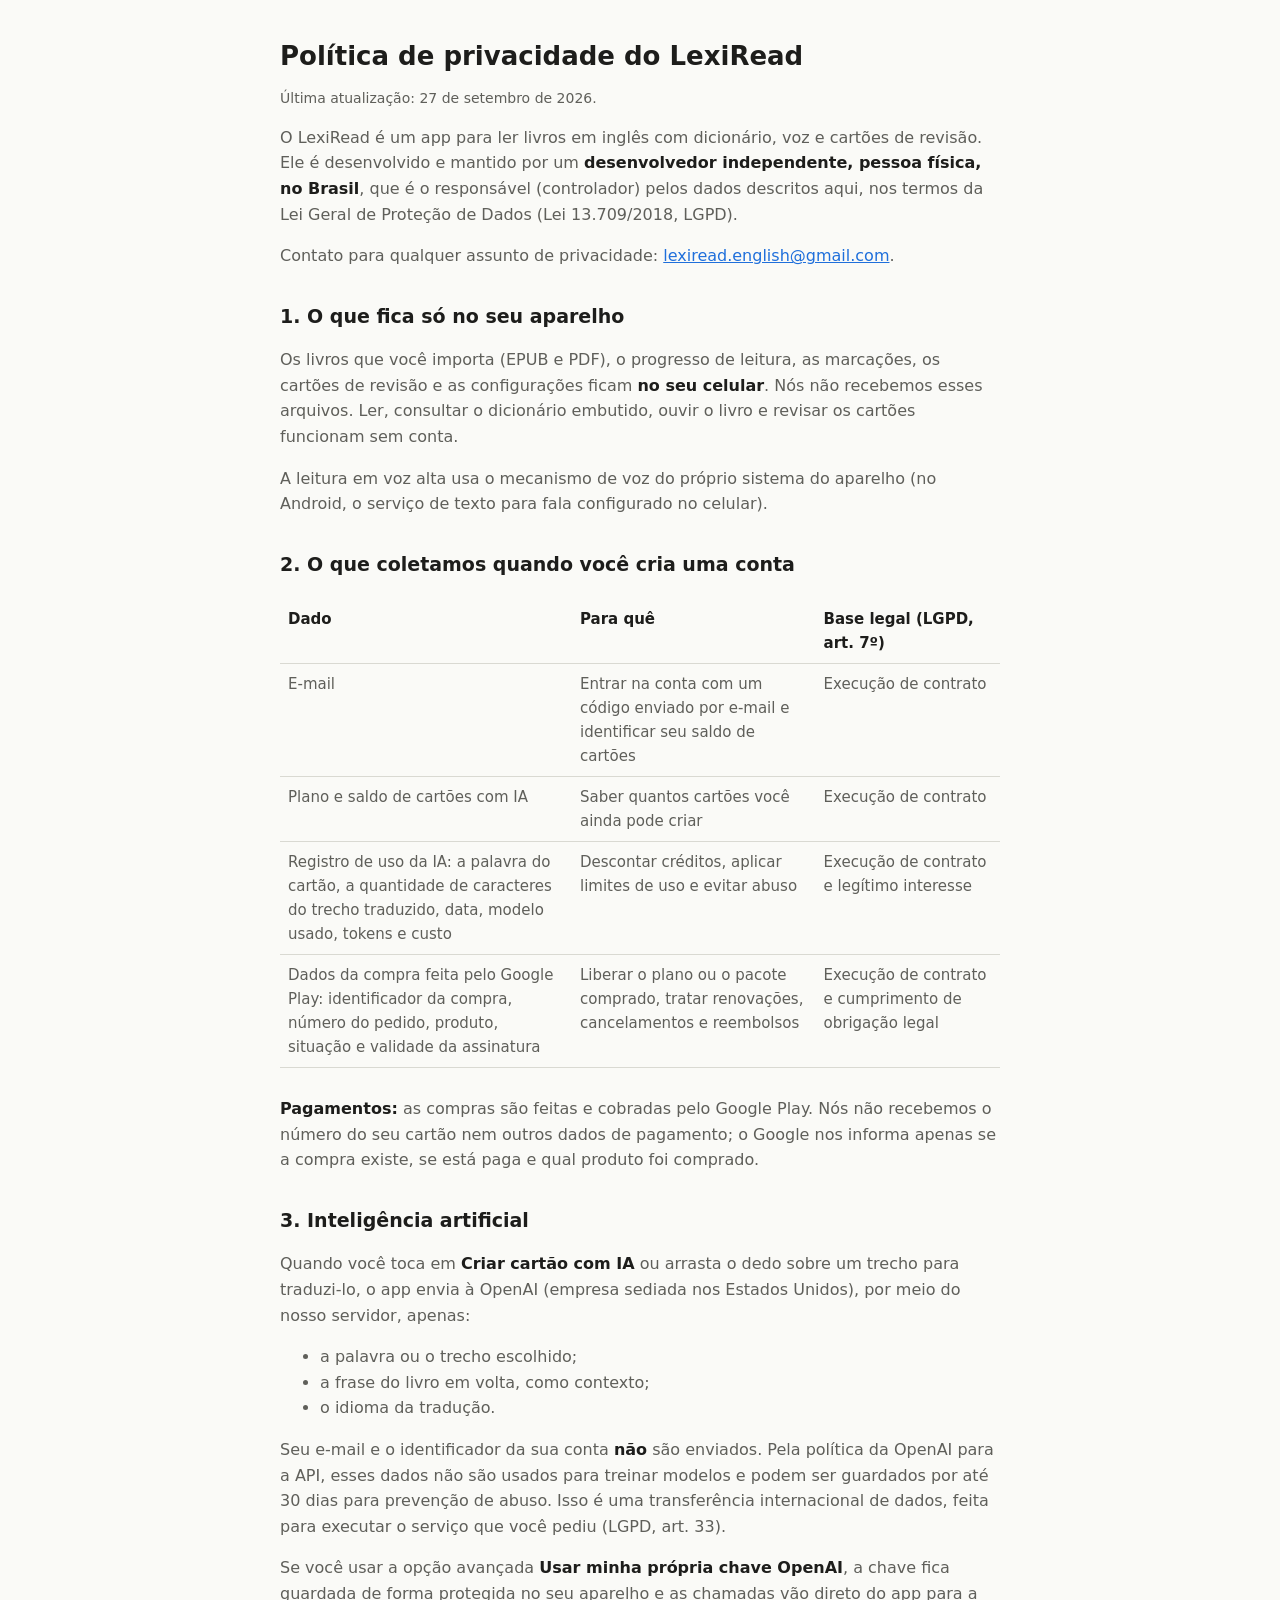
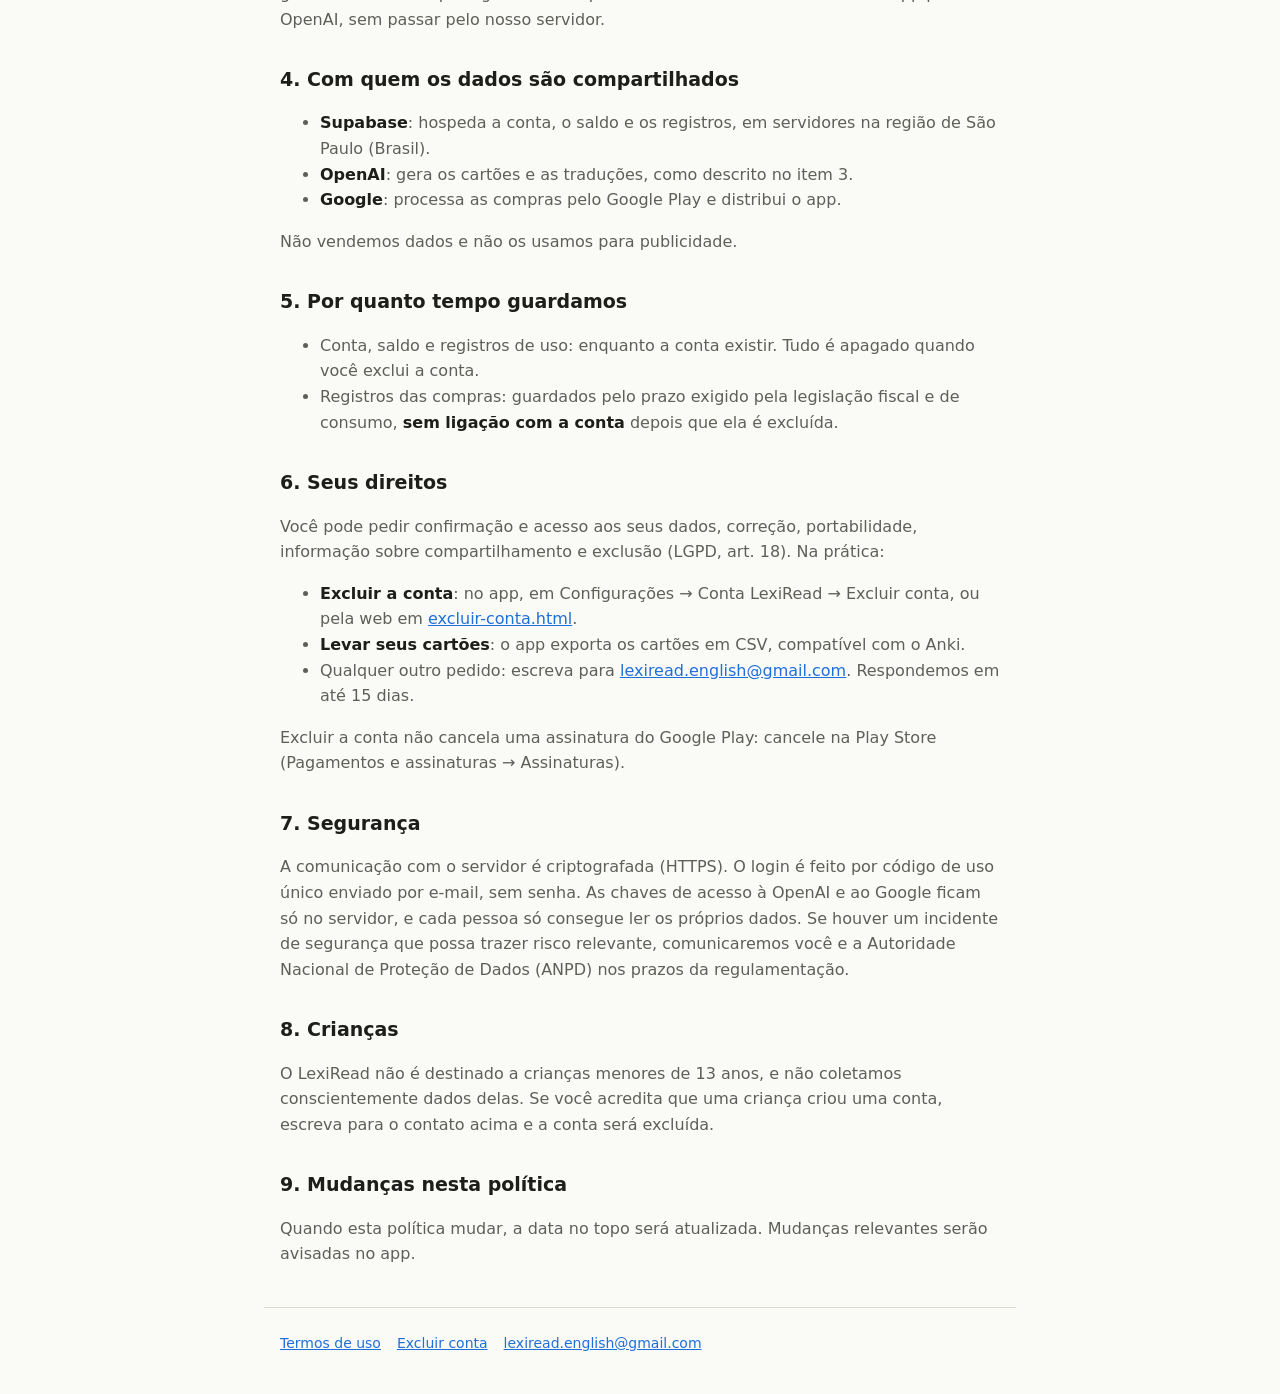
==== privacidade.html @ a94fe3c6 "Update pages" ====
<!doctype html>
<html lang="pt-BR">
<head>
<meta charset="utf-8">
<meta name="viewport" content="width=device-width, initial-scale=1">
<title>Política de privacidade — LexiRead</title>
<link rel="stylesheet" href="estilo.css">
</head>
<body>
<main>
  <h1>Política de privacidade do LexiRead</h1>
  <p class="updated">Última atualização: 27 de setembro de 2026.</p>

  <p>O LexiRead é um app para ler livros em inglês com dicionário, voz e cartões de revisão. Ele é desenvolvido e mantido por um <b>desenvolvedor independente, pessoa física, no Brasil</b>, que é o responsável (controlador) pelos dados descritos aqui, nos termos da Lei Geral de Proteção de Dados (Lei 13.709/2018, LGPD).</p>
  <p>Contato para qualquer assunto de privacidade: <a href="mailto:lexiread.english@gmail.com">lexiread.english@gmail.com</a>.</p>

  <h2>1. O que fica só no seu aparelho</h2>
  <p>Os livros que você importa (EPUB e PDF), o progresso de leitura, as marcações, os cartões de revisão e as configurações ficam <b>no seu celular</b>. Nós não recebemos esses arquivos. Ler, consultar o dicionário embutido, ouvir o livro e revisar os cartões funcionam sem conta.</p>
  <p>A leitura em voz alta usa o mecanismo de voz do próprio sistema do aparelho (no Android, o serviço de texto para fala configurado no celular).</p>

  <h2>2. O que coletamos quando você cria uma conta</h2>
  <div class="table">
  <table>
    <tr><th>Dado</th><th>Para quê</th><th>Base legal (LGPD, art. 7º)</th></tr>
    <tr><td>E-mail</td><td>Entrar na conta com um código enviado por e-mail e identificar seu saldo de cartões</td><td>Execução de contrato</td></tr>
    <tr><td>Plano e saldo de cartões com IA</td><td>Saber quantos cartões você ainda pode criar</td><td>Execução de contrato</td></tr>
    <tr><td>Registro de uso da IA: a palavra do cartão, a quantidade de caracteres do trecho traduzido, data, modelo usado, tokens e custo</td><td>Descontar créditos, aplicar limites de uso e evitar abuso</td><td>Execução de contrato e legítimo interesse</td></tr>
    <tr><td>Dados da compra feita pelo Google Play: identificador da compra, número do pedido, produto, situação e validade da assinatura</td><td>Liberar o plano ou o pacote comprado, tratar renovações, cancelamentos e reembolsos</td><td>Execução de contrato e cumprimento de obrigação legal</td></tr>
  </table>
  </div>
  <p><b>Pagamentos:</b> as compras são feitas e cobradas pelo Google Play. Nós não recebemos o número do seu cartão nem outros dados de pagamento; o Google nos informa apenas se a compra existe, se está paga e qual produto foi comprado.</p>

  <h2>3. Inteligência artificial</h2>
  <p>Quando você toca em <b>Criar cartão com IA</b> ou arrasta o dedo sobre um trecho para traduzi-lo, o app envia à OpenAI (empresa sediada nos Estados Unidos), por meio do nosso servidor, apenas:</p>
  <ul>
    <li>a palavra ou o trecho escolhido;</li>
    <li>a frase do livro em volta, como contexto;</li>
    <li>o idioma da tradução.</li>
  </ul>
  <p>Seu e-mail e o identificador da sua conta <b>não</b> são enviados. Pela política da OpenAI para a API, esses dados não são usados para treinar modelos e podem ser guardados por até 30 dias para prevenção de abuso. Isso é uma transferência internacional de dados, feita para executar o serviço que você pediu (LGPD, art. 33).</p>
  <p>Se você usar a opção avançada <b>Usar minha própria chave OpenAI</b>, a chave fica guardada de forma protegida no seu aparelho e as chamadas vão direto do app para a OpenAI, sem passar pelo nosso servidor.</p>

  <h2>4. Com quem os dados são compartilhados</h2>
  <ul>
    <li><b>Supabase</b>: hospeda a conta, o saldo e os registros, em servidores na região de São Paulo (Brasil).</li>
    <li><b>OpenAI</b>: gera os cartões e as traduções, como descrito no item 3.</li>
    <li><b>Google</b>: processa as compras pelo Google Play e distribui o app.</li>
  </ul>
  <p>Não vendemos dados e não os usamos para publicidade.</p>

  <h2>5. Por quanto tempo guardamos</h2>
  <ul>
    <li>Conta, saldo e registros de uso: enquanto a conta existir. Tudo é apagado quando você exclui a conta.</li>
    <li>Registros das compras: guardados pelo prazo exigido pela legislação fiscal e de consumo, <b>sem ligação com a conta</b> depois que ela é excluída.</li>
  </ul>

  <h2>6. Seus direitos</h2>
  <p>Você pode pedir confirmação e acesso aos seus dados, correção, portabilidade, informação sobre compartilhamento e exclusão (LGPD, art. 18). Na prática:</p>
  <ul>
    <li><b>Excluir a conta</b>: no app, em Configurações → Conta LexiRead → Excluir conta, ou pela web em <a href="excluir-conta.html">excluir-conta.html</a>.</li>
    <li><b>Levar seus cartões</b>: o app exporta os cartões em CSV, compatível com o Anki.</li>
    <li>Qualquer outro pedido: escreva para <a href="mailto:lexiread.english@gmail.com">lexiread.english@gmail.com</a>. Respondemos em até 15 dias.</li>
  </ul>
  <p>Excluir a conta não cancela uma assinatura do Google Play: cancele na Play Store (Pagamentos e assinaturas → Assinaturas).</p>

  <h2>7. Segurança</h2>
  <p>A comunicação com o servidor é criptografada (HTTPS). O login é feito por código de uso único enviado por e-mail, sem senha. As chaves de acesso à OpenAI e ao Google ficam só no servidor, e cada pessoa só consegue ler os próprios dados. Se houver um incidente de segurança que possa trazer risco relevante, comunicaremos você e a Autoridade Nacional de Proteção de Dados (ANPD) nos prazos da regulamentação.</p>

  <h2>8. Crianças</h2>
  <p>O LexiRead não é destinado a crianças menores de 13 anos, e não coletamos conscientemente dados delas. Se você acredita que uma criança criou uma conta, escreva para o contato acima e a conta será excluída.</p>

  <h2>9. Mudanças nesta política</h2>
  <p>Quando esta política mudar, a data no topo será atualizada. Mudanças relevantes serão avisadas no app.</p>
</main>
<footer><a href="termos.html">Termos de uso</a><a href="excluir-conta.html">Excluir conta</a><a href="mailto:lexiread.english@gmail.com">lexiread.english@gmail.com</a></footer>
</body>
</html>
---- estilo.css ----
:root { --bg:#fafaf7; --fg:#1d1d1b; --muted:#5f5f5a; --line:#d9d9d2; --accent:#b3261e; --link:#1f6fdb; }
@media (prefers-color-scheme: dark) { :root { --bg:#161615; --fg:#ecece6; --muted:#a4a49c; --line:#3a3a36; --accent:#f2b8b5; --link:#8ab4f8; } }
body { margin:0; background:var(--bg); color:var(--fg); font:16px/1.6 system-ui, sans-serif; }
main { max-width:720px; margin:0 auto; padding:40px 16px 24px; }
main.narrow { max-width:440px; }
h1 { font-size:26px; line-height:1.25; margin:0 0 8px; }
h2 { font-size:19px; margin:32px 0 8px; }
p, li { color:var(--muted); }
strong, b { color:var(--fg); }
a { color:var(--link); }
table { width:100%; border-collapse:collapse; margin:12px 0; font-size:15px; }
th, td { text-align:left; vertical-align:top; padding:8px; border-bottom:1px solid var(--line); color:var(--muted); }
th { color:var(--fg); }
.table { overflow-x:auto; }
.updated { font-size:14px; }
footer { max-width:720px; margin:0 auto; padding:24px 16px 40px; border-top:1px solid var(--line); font-size:14px; color:var(--muted); }
footer a { margin-right:16px; }
input, button { width:100%; box-sizing:border-box; font:inherit; padding:12px; border-radius:10px; border:1px solid var(--line); background:transparent; color:var(--fg); margin-top:8px; }
button { background:var(--fg); color:var(--bg); border:0; cursor:pointer; }
button.danger { background:var(--accent); color:#fff; }
button:disabled { opacity:.5; }
.hidden { display:none; }
#msg { margin-top:16px; min-height:1.5em; }
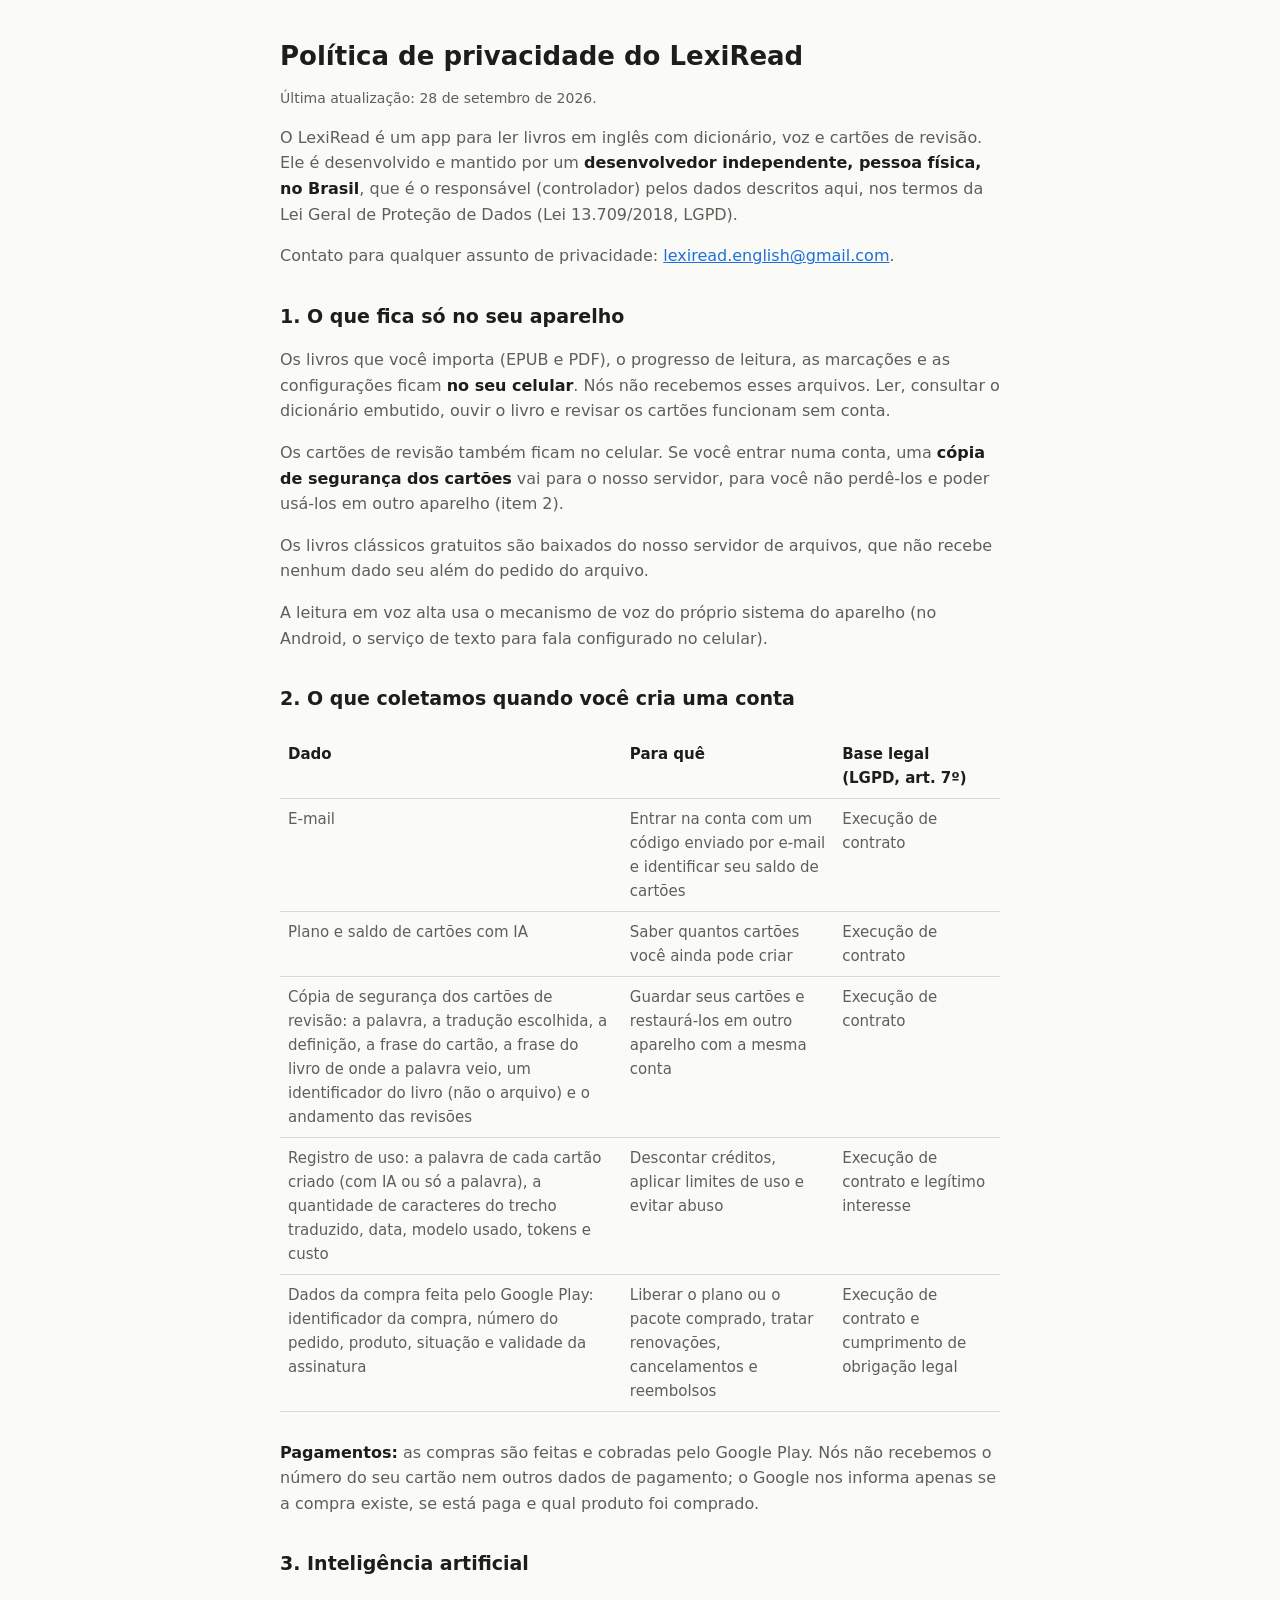
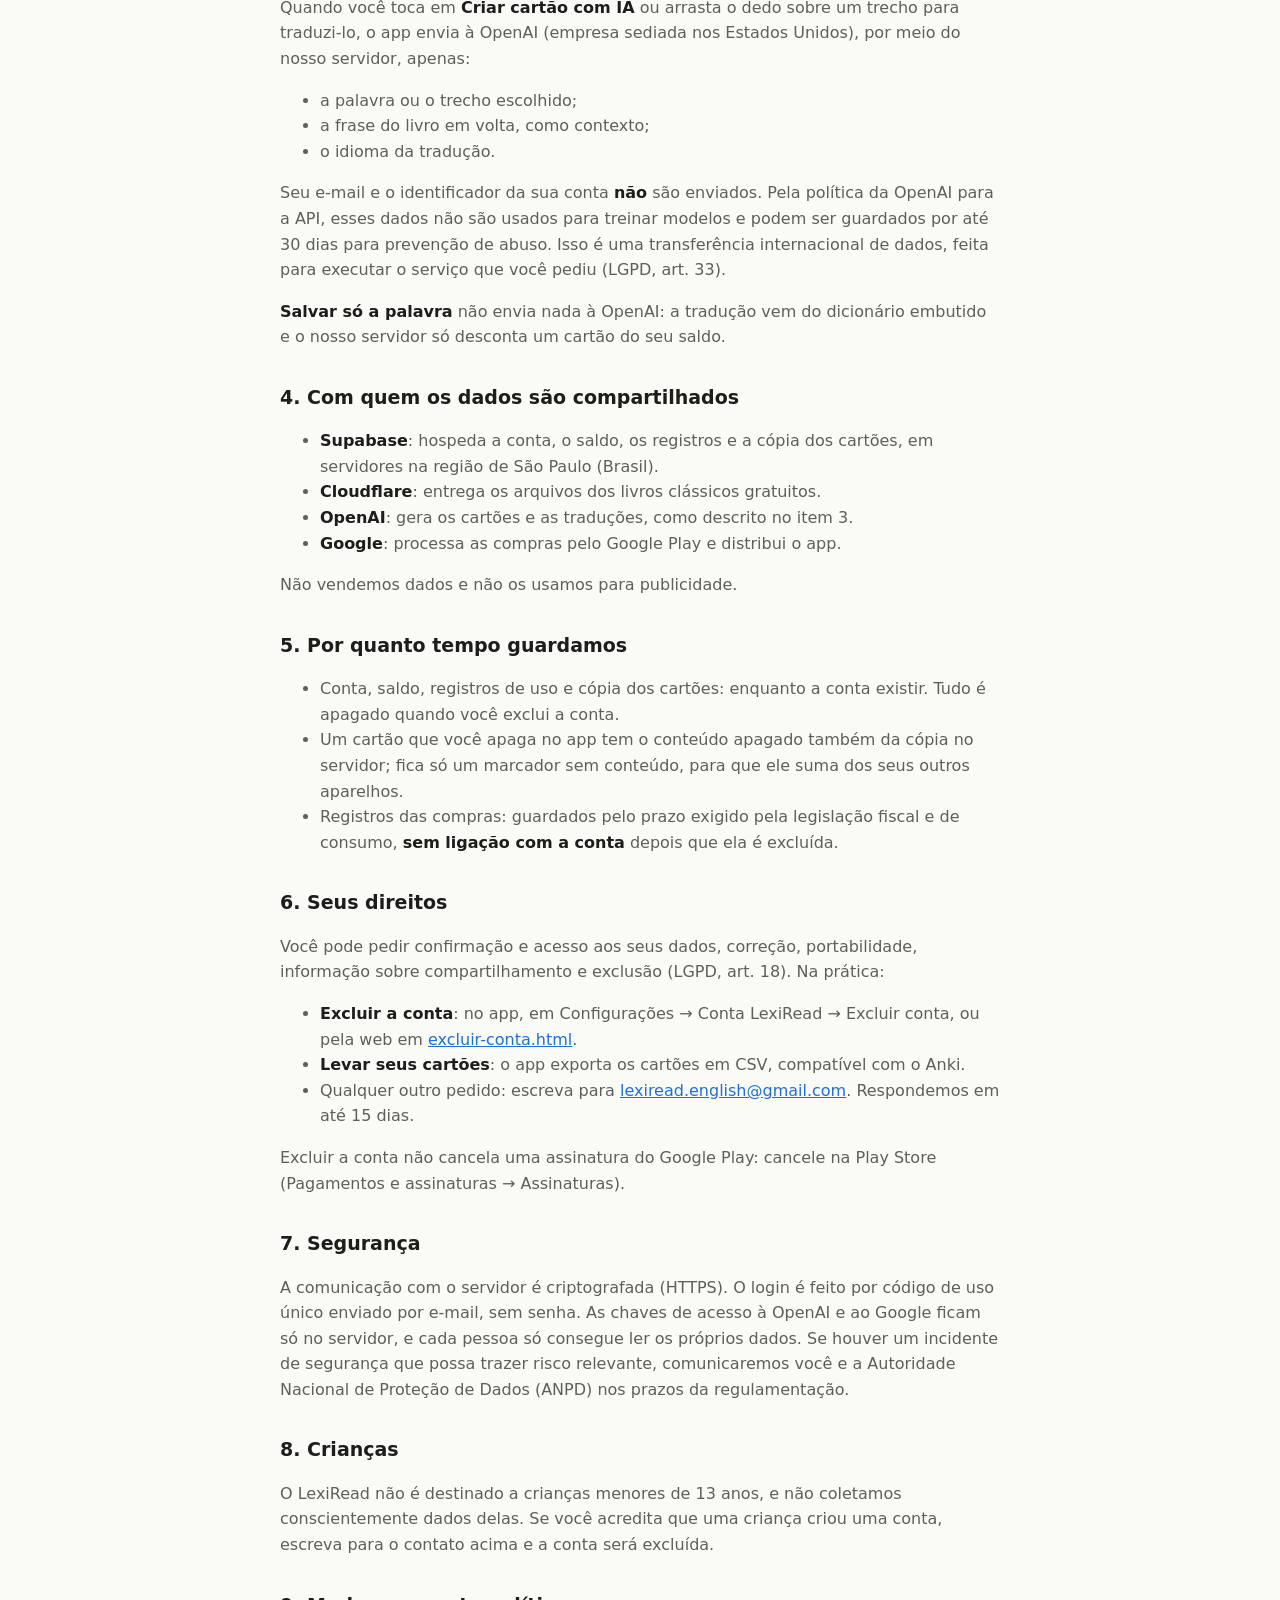
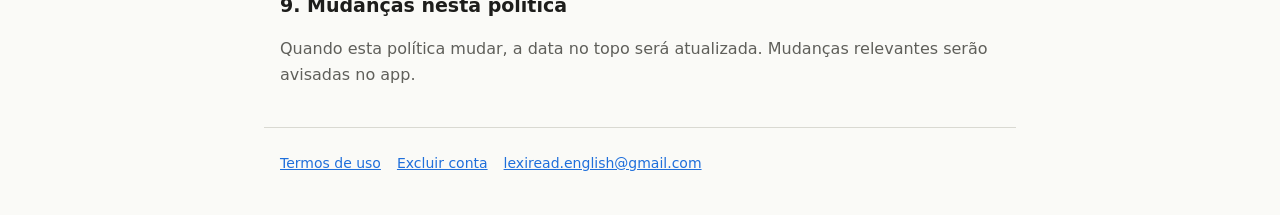
==== commit aedc2e47: "Update pages" ====
--- a/privacidade.html
+++ b/privacidade.html
@@ -9,13 +9,15 @@
 <body>
 <main>
   <h1>Política de privacidade do LexiRead</h1>
-  <p class="updated">Última atualização: 27 de setembro de 2026.</p>
+  <p class="updated">Última atualização: 28 de setembro de 2026.</p>
 
   <p>O LexiRead é um app para ler livros em inglês com dicionário, voz e cartões de revisão. Ele é desenvolvido e mantido por um <b>desenvolvedor independente, pessoa física, no Brasil</b>, que é o responsável (controlador) pelos dados descritos aqui, nos termos da Lei Geral de Proteção de Dados (Lei 13.709/2018, LGPD).</p>
   <p>Contato para qualquer assunto de privacidade: <a href="mailto:lexiread.english@gmail.com">lexiread.english@gmail.com</a>.</p>
 
   <h2>1. O que fica só no seu aparelho</h2>
-  <p>Os livros que você importa (EPUB e PDF), o progresso de leitura, as marcações, os cartões de revisão e as configurações ficam <b>no seu celular</b>. Nós não recebemos esses arquivos. Ler, consultar o dicionário embutido, ouvir o livro e revisar os cartões funcionam sem conta.</p>
+  <p>Os livros que você importa (EPUB e PDF), o progresso de leitura, as marcações e as configurações ficam <b>no seu celular</b>. Nós não recebemos esses arquivos. Ler, consultar o dicionário embutido, ouvir o livro e revisar os cartões funcionam sem conta.</p>
+  <p>Os cartões de revisão também ficam no celular. Se você entrar numa conta, uma <b>cópia de segurança dos cartões</b> vai para o nosso servidor, para você não perdê-los e poder usá-los em outro aparelho (item 2).</p>
+  <p>Os livros clássicos gratuitos são baixados do nosso servidor de arquivos, que não recebe nenhum dado seu além do pedido do arquivo.</p>
   <p>A leitura em voz alta usa o mecanismo de voz do próprio sistema do aparelho (no Android, o serviço de texto para fala configurado no celular).</p>
 
   <h2>2. O que coletamos quando você cria uma conta</h2>
@@ -24,7 +26,8 @@
     <tr><th>Dado</th><th>Para quê</th><th>Base legal (LGPD, art. 7º)</th></tr>
     <tr><td>E-mail</td><td>Entrar na conta com um código enviado por e-mail e identificar seu saldo de cartões</td><td>Execução de contrato</td></tr>
     <tr><td>Plano e saldo de cartões com IA</td><td>Saber quantos cartões você ainda pode criar</td><td>Execução de contrato</td></tr>
-    <tr><td>Registro de uso da IA: a palavra do cartão, a quantidade de caracteres do trecho traduzido, data, modelo usado, tokens e custo</td><td>Descontar créditos, aplicar limites de uso e evitar abuso</td><td>Execução de contrato e legítimo interesse</td></tr>
+    <tr><td>Cópia de segurança dos cartões de revisão: a palavra, a tradução escolhida, a definição, a frase do cartão, a frase do livro de onde a palavra veio, um identificador do livro (não o arquivo) e o andamento das revisões</td><td>Guardar seus cartões e restaurá-los em outro aparelho com a mesma conta</td><td>Execução de contrato</td></tr>
+    <tr><td>Registro de uso: a palavra de cada cartão criado (com IA ou só a palavra), a quantidade de caracteres do trecho traduzido, data, modelo usado, tokens e custo</td><td>Descontar créditos, aplicar limites de uso e evitar abuso</td><td>Execução de contrato e legítimo interesse</td></tr>
     <tr><td>Dados da compra feita pelo Google Play: identificador da compra, número do pedido, produto, situação e validade da assinatura</td><td>Liberar o plano ou o pacote comprado, tratar renovações, cancelamentos e reembolsos</td><td>Execução de contrato e cumprimento de obrigação legal</td></tr>
   </table>
   </div>
@@ -38,11 +41,12 @@
     <li>o idioma da tradução.</li>
   </ul>
   <p>Seu e-mail e o identificador da sua conta <b>não</b> são enviados. Pela política da OpenAI para a API, esses dados não são usados para treinar modelos e podem ser guardados por até 30 dias para prevenção de abuso. Isso é uma transferência internacional de dados, feita para executar o serviço que você pediu (LGPD, art. 33).</p>
-  <p>Se você usar a opção avançada <b>Usar minha própria chave OpenAI</b>, a chave fica guardada de forma protegida no seu aparelho e as chamadas vão direto do app para a OpenAI, sem passar pelo nosso servidor.</p>
+  <p><b>Salvar só a palavra</b> não envia nada à OpenAI: a tradução vem do dicionário embutido e o nosso servidor só desconta um cartão do seu saldo.</p>
 
   <h2>4. Com quem os dados são compartilhados</h2>
   <ul>
-    <li><b>Supabase</b>: hospeda a conta, o saldo e os registros, em servidores na região de São Paulo (Brasil).</li>
+    <li><b>Supabase</b>: hospeda a conta, o saldo, os registros e a cópia dos cartões, em servidores na região de São Paulo (Brasil).</li>
+    <li><b>Cloudflare</b>: entrega os arquivos dos livros clássicos gratuitos.</li>
     <li><b>OpenAI</b>: gera os cartões e as traduções, como descrito no item 3.</li>
     <li><b>Google</b>: processa as compras pelo Google Play e distribui o app.</li>
   </ul>
@@ -50,7 +54,8 @@
 
   <h2>5. Por quanto tempo guardamos</h2>
   <ul>
-    <li>Conta, saldo e registros de uso: enquanto a conta existir. Tudo é apagado quando você exclui a conta.</li>
+    <li>Conta, saldo, registros de uso e cópia dos cartões: enquanto a conta existir. Tudo é apagado quando você exclui a conta.</li>
+    <li>Um cartão que você apaga no app tem o conteúdo apagado também da cópia no servidor; fica só um marcador sem conteúdo, para que ele suma dos seus outros aparelhos.</li>
     <li>Registros das compras: guardados pelo prazo exigido pela legislação fiscal e de consumo, <b>sem ligação com a conta</b> depois que ela é excluída.</li>
   </ul>
 
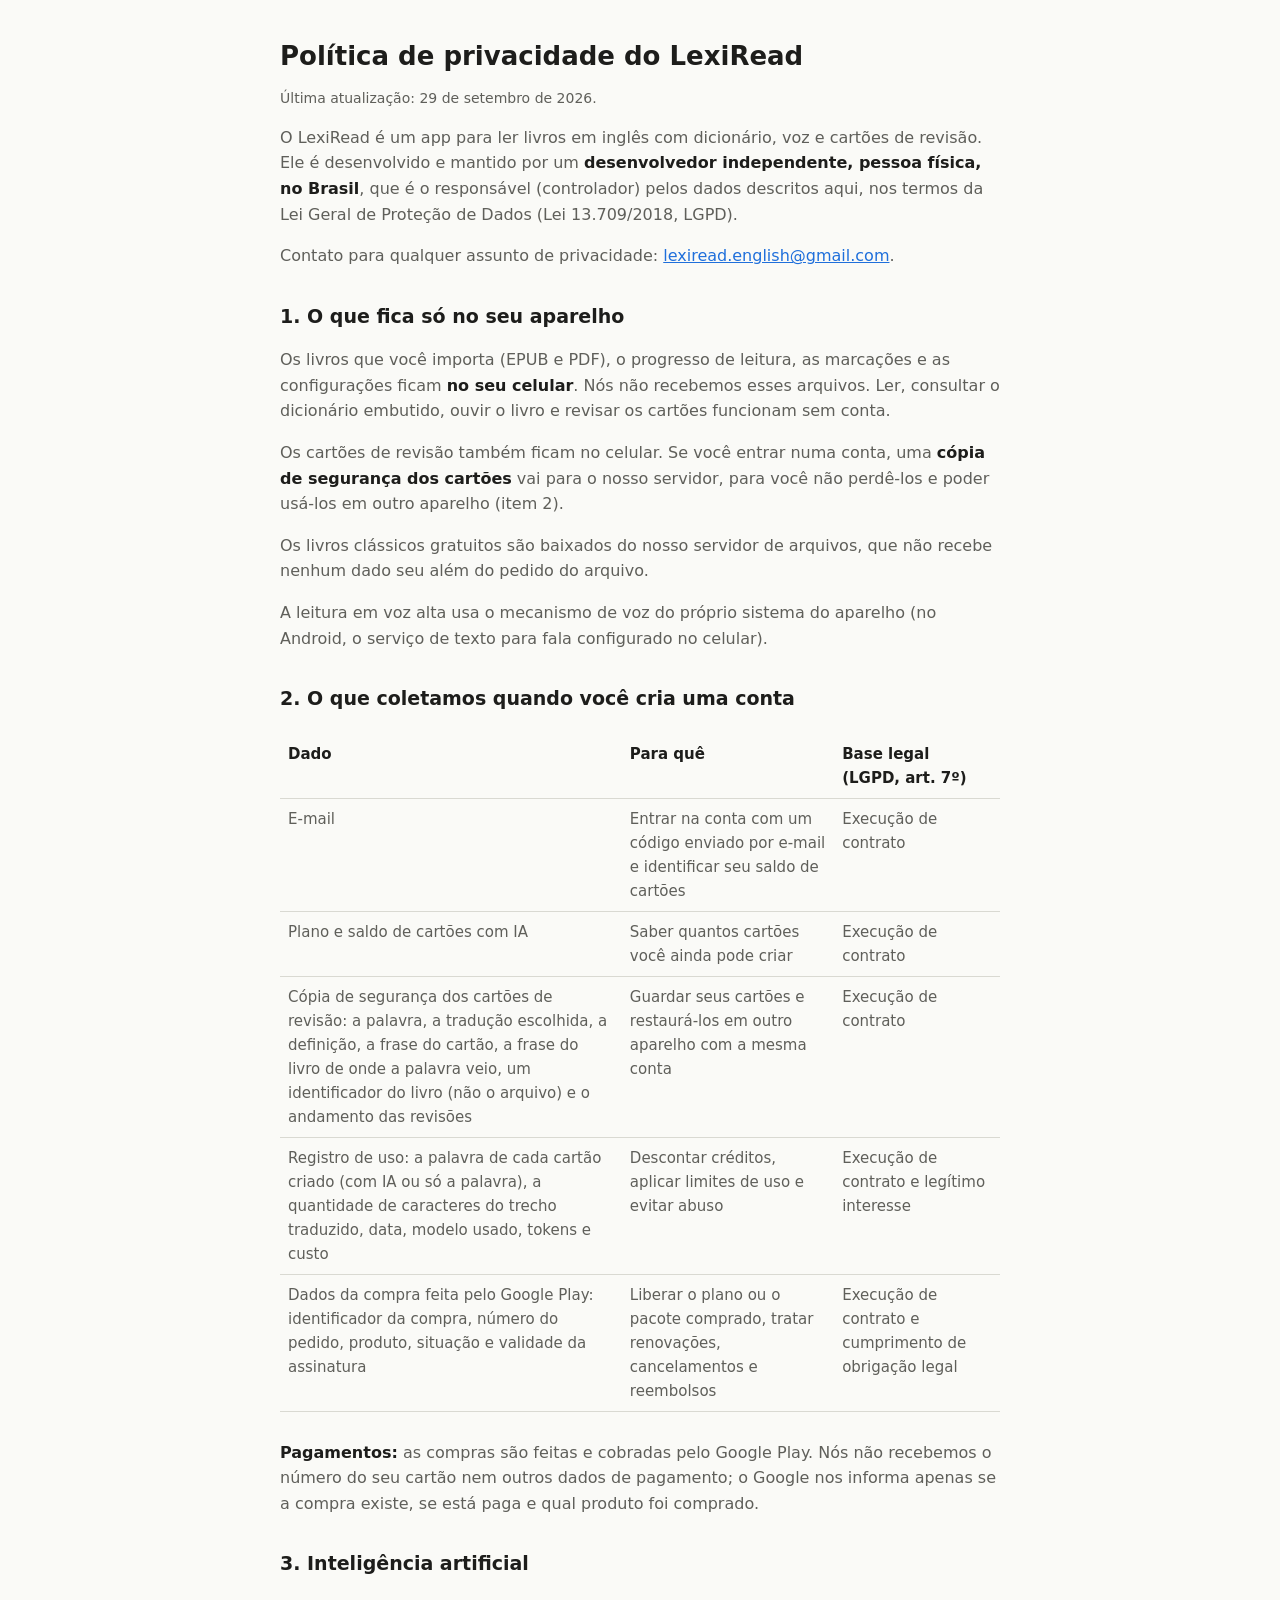
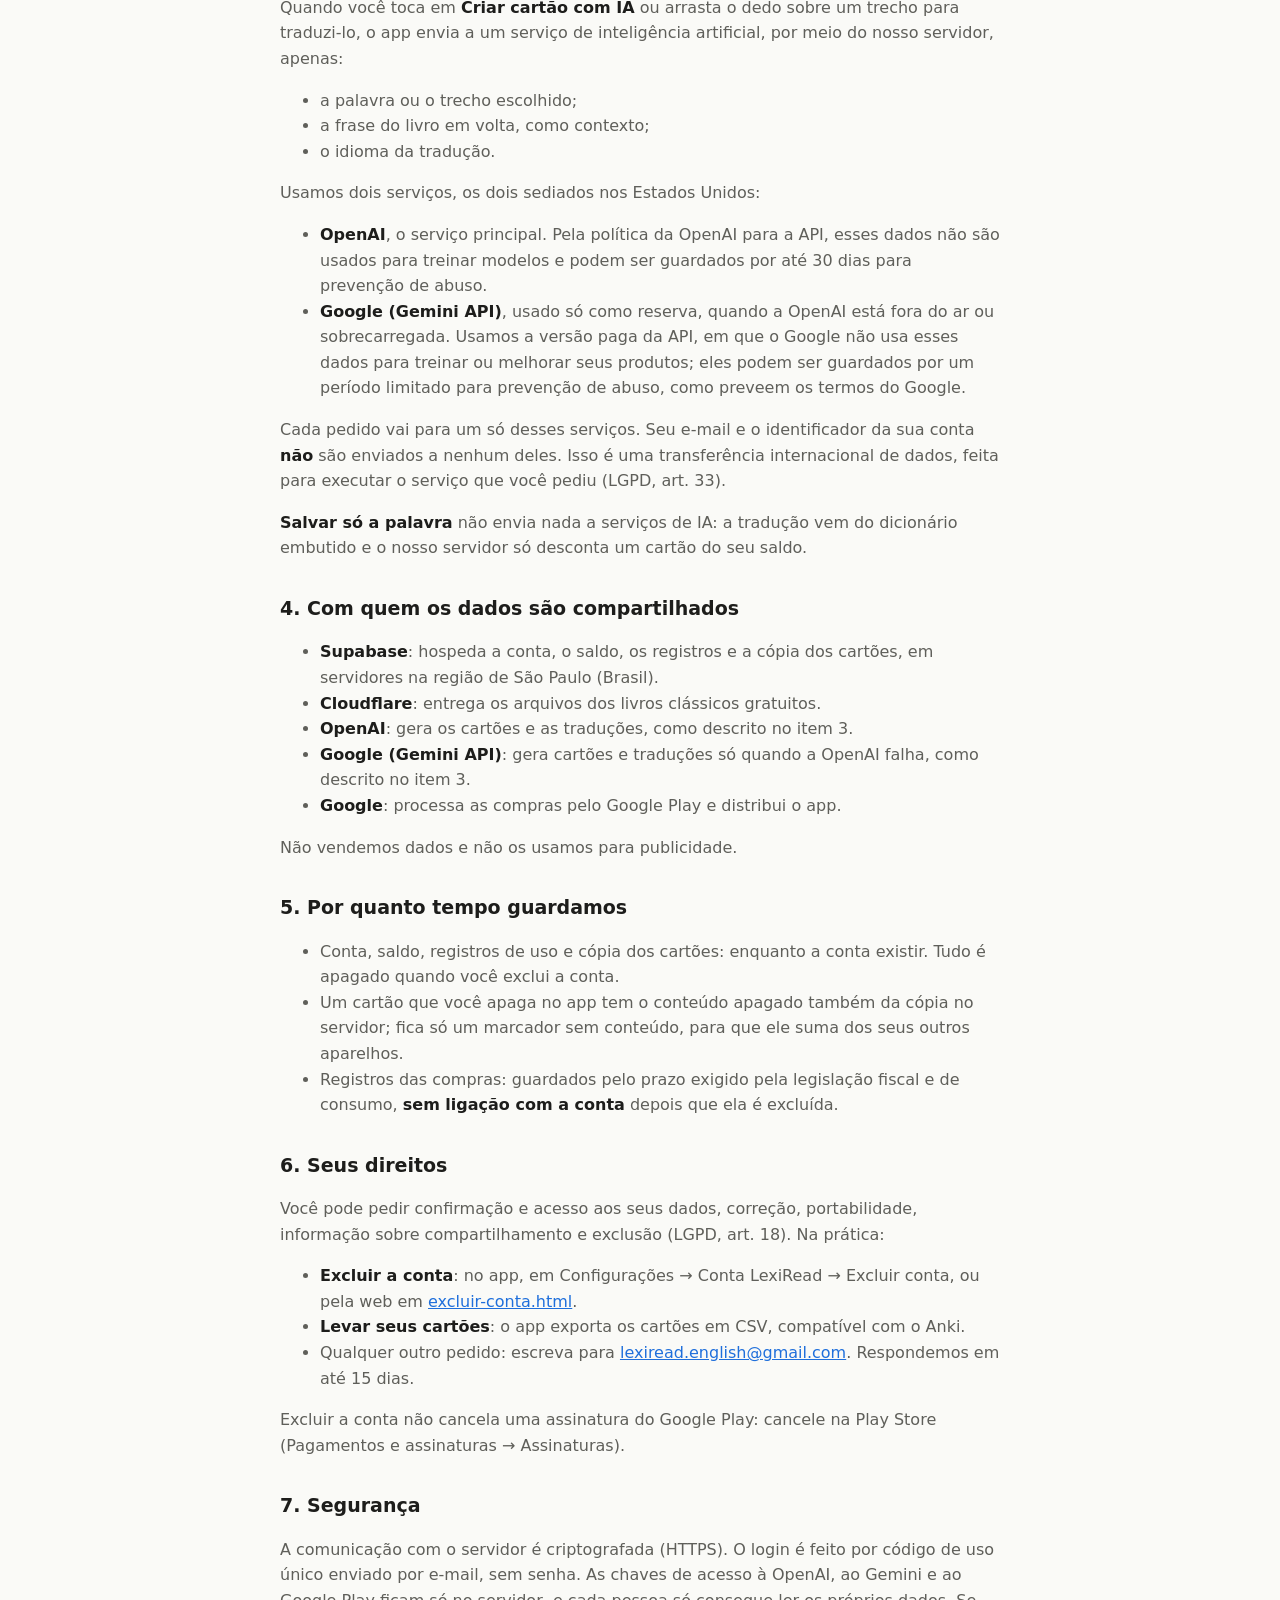
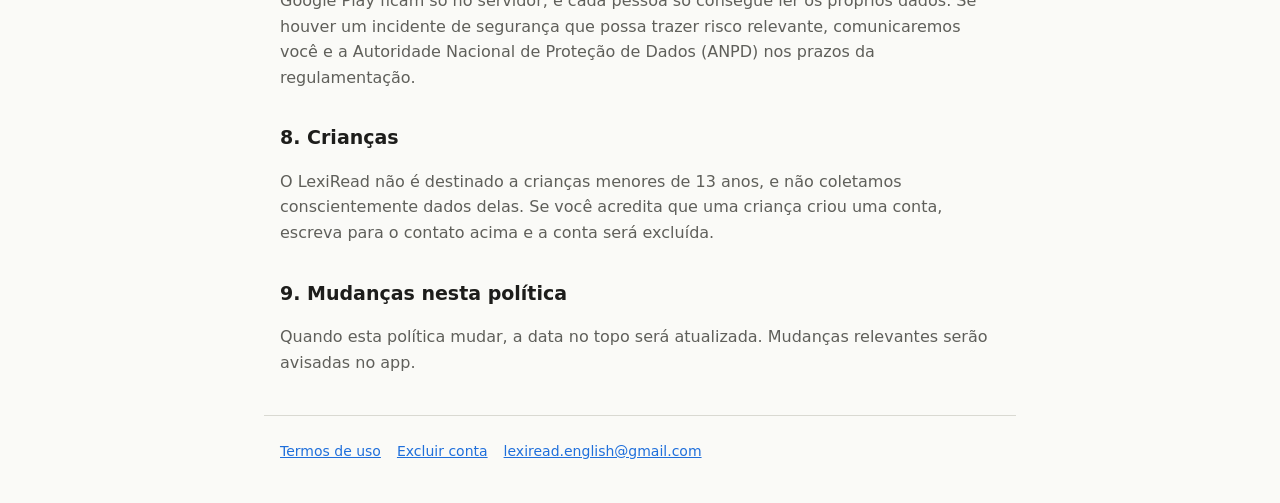
==== commit 0f052ec3: "Update pages" ====
--- a/privacidade.html
+++ b/privacidade.html
@@ -9,7 +9,7 @@
 <body>
 <main>
   <h1>Política de privacidade do LexiRead</h1>
-  <p class="updated">Última atualização: 28 de setembro de 2026.</p>
+  <p class="updated">Última atualização: 29 de setembro de 2026.</p>
 
   <p>O LexiRead é um app para ler livros em inglês com dicionário, voz e cartões de revisão. Ele é desenvolvido e mantido por um <b>desenvolvedor independente, pessoa física, no Brasil</b>, que é o responsável (controlador) pelos dados descritos aqui, nos termos da Lei Geral de Proteção de Dados (Lei 13.709/2018, LGPD).</p>
   <p>Contato para qualquer assunto de privacidade: <a href="mailto:lexiread.english@gmail.com">lexiread.english@gmail.com</a>.</p>
@@ -34,20 +34,26 @@
   <p><b>Pagamentos:</b> as compras são feitas e cobradas pelo Google Play. Nós não recebemos o número do seu cartão nem outros dados de pagamento; o Google nos informa apenas se a compra existe, se está paga e qual produto foi comprado.</p>
 
   <h2>3. Inteligência artificial</h2>
-  <p>Quando você toca em <b>Criar cartão com IA</b> ou arrasta o dedo sobre um trecho para traduzi-lo, o app envia à OpenAI (empresa sediada nos Estados Unidos), por meio do nosso servidor, apenas:</p>
+  <p>Quando você toca em <b>Criar cartão com IA</b> ou arrasta o dedo sobre um trecho para traduzi-lo, o app envia a um serviço de inteligência artificial, por meio do nosso servidor, apenas:</p>
   <ul>
     <li>a palavra ou o trecho escolhido;</li>
     <li>a frase do livro em volta, como contexto;</li>
     <li>o idioma da tradução.</li>
   </ul>
-  <p>Seu e-mail e o identificador da sua conta <b>não</b> são enviados. Pela política da OpenAI para a API, esses dados não são usados para treinar modelos e podem ser guardados por até 30 dias para prevenção de abuso. Isso é uma transferência internacional de dados, feita para executar o serviço que você pediu (LGPD, art. 33).</p>
-  <p><b>Salvar só a palavra</b> não envia nada à OpenAI: a tradução vem do dicionário embutido e o nosso servidor só desconta um cartão do seu saldo.</p>
+  <p>Usamos dois serviços, os dois sediados nos Estados Unidos:</p>
+  <ul>
+    <li><b>OpenAI</b>, o serviço principal. Pela política da OpenAI para a API, esses dados não são usados para treinar modelos e podem ser guardados por até 30 dias para prevenção de abuso.</li>
+    <li><b>Google (Gemini API)</b>, usado só como reserva, quando a OpenAI está fora do ar ou sobrecarregada. Usamos a versão paga da API, em que o Google não usa esses dados para treinar ou melhorar seus produtos; eles podem ser guardados por um período limitado para prevenção de abuso, como preveem os termos do Google.</li>
+  </ul>
+  <p>Cada pedido vai para um só desses serviços. Seu e-mail e o identificador da sua conta <b>não</b> são enviados a nenhum deles. Isso é uma transferência internacional de dados, feita para executar o serviço que você pediu (LGPD, art. 33).</p>
+  <p><b>Salvar só a palavra</b> não envia nada a serviços de IA: a tradução vem do dicionário embutido e o nosso servidor só desconta um cartão do seu saldo.</p>
 
   <h2>4. Com quem os dados são compartilhados</h2>
   <ul>
     <li><b>Supabase</b>: hospeda a conta, o saldo, os registros e a cópia dos cartões, em servidores na região de São Paulo (Brasil).</li>
     <li><b>Cloudflare</b>: entrega os arquivos dos livros clássicos gratuitos.</li>
     <li><b>OpenAI</b>: gera os cartões e as traduções, como descrito no item 3.</li>
+    <li><b>Google (Gemini API)</b>: gera cartões e traduções só quando a OpenAI falha, como descrito no item 3.</li>
     <li><b>Google</b>: processa as compras pelo Google Play e distribui o app.</li>
   </ul>
   <p>Não vendemos dados e não os usamos para publicidade.</p>
@@ -69,7 +75,7 @@
   <p>Excluir a conta não cancela uma assinatura do Google Play: cancele na Play Store (Pagamentos e assinaturas → Assinaturas).</p>
 
   <h2>7. Segurança</h2>
-  <p>A comunicação com o servidor é criptografada (HTTPS). O login é feito por código de uso único enviado por e-mail, sem senha. As chaves de acesso à OpenAI e ao Google ficam só no servidor, e cada pessoa só consegue ler os próprios dados. Se houver um incidente de segurança que possa trazer risco relevante, comunicaremos você e a Autoridade Nacional de Proteção de Dados (ANPD) nos prazos da regulamentação.</p>
+  <p>A comunicação com o servidor é criptografada (HTTPS). O login é feito por código de uso único enviado por e-mail, sem senha. As chaves de acesso à OpenAI, ao Gemini e ao Google Play ficam só no servidor, e cada pessoa só consegue ler os próprios dados. Se houver um incidente de segurança que possa trazer risco relevante, comunicaremos você e a Autoridade Nacional de Proteção de Dados (ANPD) nos prazos da regulamentação.</p>
 
   <h2>8. Crianças</h2>
   <p>O LexiRead não é destinado a crianças menores de 13 anos, e não coletamos conscientemente dados delas. Se você acredita que uma criança criou uma conta, escreva para o contato acima e a conta será excluída.</p>
